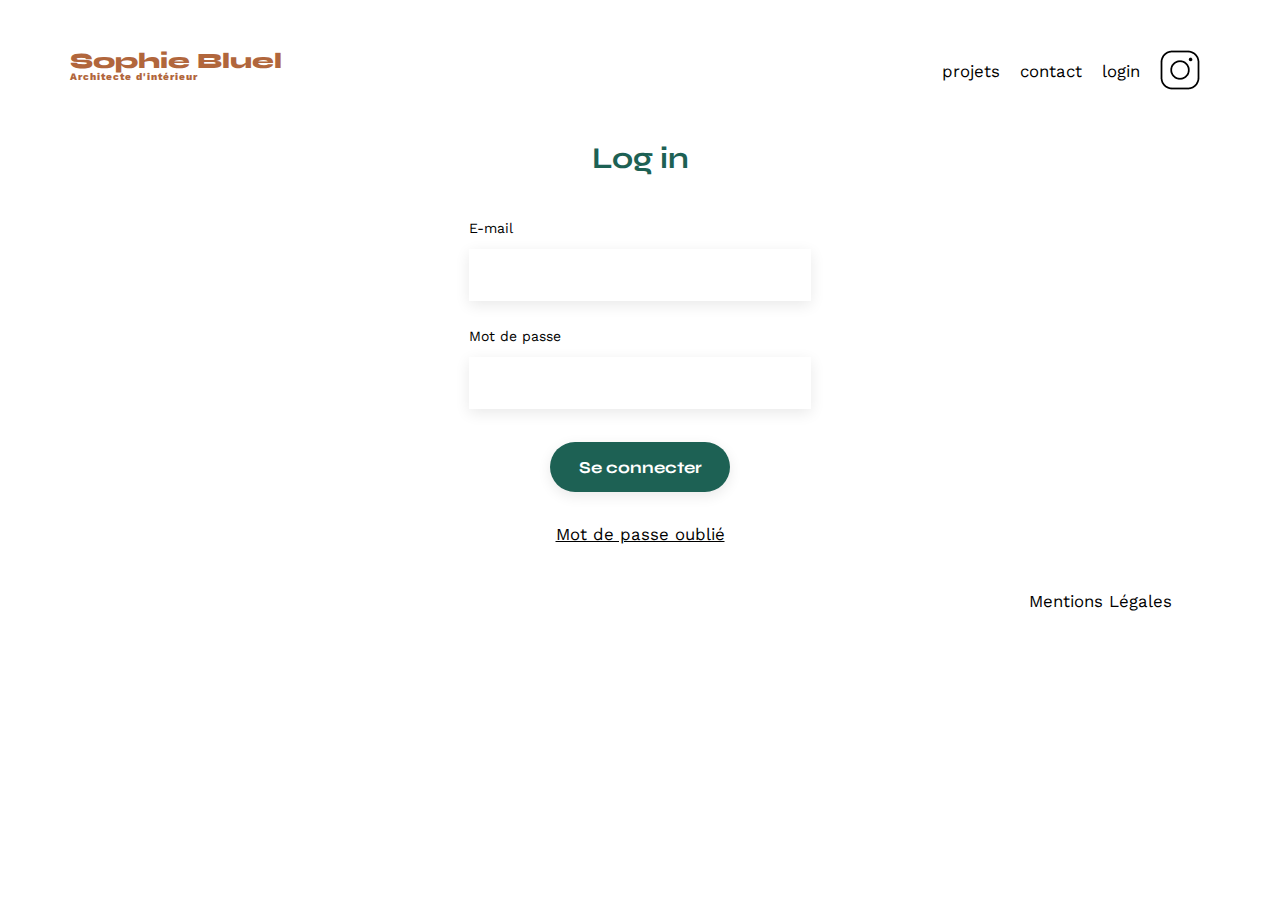
==== FrontEnd/login_page.html @ 14a8f77d "integration etape 2.13" ====
<!DOCTYPE html>
<html lang="fr">
<head>
	<meta charset="UTF-8">
	<title>Sophie Bluel - Architecte d'intérieur</title>
	<meta name="viewport" content="width=device-width, initial-scale=1.0">
	<link rel="preconnect" href="https://fonts.googleapis.com">
	<link rel="preconnect" href="https://fonts.gstatic.com" crossorigin>
	<link href="https://fonts.googleapis.com/css2?family=Syne:wght@700;800&family=Work+Sans&display=swap" rel="stylesheet">
	<meta name="description" content="">
	<link rel="stylesheet" href="./assets/style.css">
	<script src="./assets/script.js" defer></script>
</head>
<body>
<header>
	<h1>Sophie Bluel <span>Architecte d'intérieur</span></h1>
	<nav>
		<ul>
			<li>projets</li>
			<li>contact</li>
			<li>login</li>
			<li><img src="./assets/icons/instagram.png" alt="Instagram"></li>
		</ul>
	</nav>
</header>
<main>
    <section id="login">
        <form action="#">
            <h2>Log in </h2>
            <label for="email">E-mail</label>
            <input type="email" placeholder="">
            <label for="password">Mot de passe</label>
            <input  type="password" placeholder="">
            <input type="submit" value="Se connecter">
            <p class="forgot_password">Mot de passe oublié</p>
        </form>
    </section>
    
</main>

<footer>
	<nav>
		<ul>
			<li>Mentions Légales</li>
		</ul>
	</nav>
</footer>
</body>
</html>
---- FrontEnd/assets/style.css ----
/* http://meyerweb.com/eric/tools/css/reset/
   v2.0 | 20110126
   License: none (public domain)
*/

html, body, div, span, applet, object, iframe,
h1, h2, h3, h4, h5, h6, p, blockquote, pre,
a, abbr, acronym, address, big, cite, code,
del, dfn, em, img, ins, kbd, q, s, samp,
small, strike, strong, sub, sup, tt, var,
b, u, i, center,
dl, dt, dd, ol, ul, li,
fieldset, form, label, legend,
table, caption, tbody, tfoot, thead, tr, th, td,
article, aside, canvas, details, embed,
figure, figcaption, footer, header, hgroup,
menu, nav, output, ruby, section, summary,
time, mark, audio, video {
	margin: 0;
	padding: 0;
	border: 0;
	font-size: 100%;
	font: inherit;
	vertical-align: baseline;
}
/* HTML5 display-role reset for older browsers */
article, aside, details, figcaption, figure,
footer, header, hgroup, menu, nav, section {
	display: block;
}
body {
	line-height: 1;
}
ol, ul {
	list-style: none;
}
blockquote, q {
	quotes: none;
}
blockquote:before, blockquote:after,
q:before, q:after {
	content: '';
	content: none;
}
table {
	border-collapse: collapse;
	border-spacing: 0;
}
/** end reset css**/
body {
	max-width: 1140px;
	margin:auto;
	font-family: 'Work Sans' ;
	font-size: 14px;
	
}
header {
	display: flex;
	justify-content: space-between;
	margin: 50px 0
}
section {
	margin: 50px 0
}

h1{
	display: flex;
	flex-direction: column;
	font-family: 'Syne';
	font-size: 22px;
	font-weight: 800;
	color: #B1663C
}

h1 > span {
	font-family: 'Work Sans';
	font-size:10px;
	letter-spacing: 0.1em;
;
}

h2{
	font-family: 'Syne';
	font-weight: 700;
	font-size: 30px;
	color: #1D6154
}
nav ul {
	display: flex;
	align-items: center;
	list-style-type: none;

}
nav li {
	padding: 0 10px;
	font-size: 1.2em;
}

li:hover {
	color: #B1663C;
}
#introduction {
	display: flex;
	align-items: center;
}
#introduction figure {
	flex: 1
}
#introduction img {
	display: block;
	margin: auto;
	width: 80%;
}

#introduction article {
	flex: 1
}
#introduction h2 {
	margin-bottom: 1em;
}

#introduction p {
	margin-bottom: 0.5em;
}

.menu-categories {
	font-family: 'Syne';
	font-weight: 700;
	font-size: 10px;
	color: #1D6154;
	line-height: 19px;
	text-align: center;
	display: flex;
	justify-content: center;
	align-items: center;
	padding-bottom: 40px;
}

.menu-categories li {
	display: flex;
	margin-right: 15px;
	border:solid 1px #1D6154;
	border-radius: 20px;
	color:#1D6154 ;
	cursor: pointer;
}

.category_active {
	background-color: #1D6154;
	color: #fff !important;
}


#portfolio h2 {
	text-align: center;
	margin-bottom: 1em;
}
.gallery {
	width: 100%;
	display: grid;
	grid-template-columns: 1fr 1fr 1fr;
	grid-column-gap: 20px;
	grid-row-gap: 20px;
}

.gallery img {
	width: 100%;

}
#contact {
	width: 50%;
margin: auto;
}
#contact > * {
	text-align: center;

}
#contact h2{
	margin-bottom: 20px;
}
#contact form {
	text-align: left;
	margin-top:30px;
	display: flex;
	flex-direction: column;
}

#contact input {
	height: 50px;
	font-size: 1.2em;
	border: none;
	box-shadow: 0px 4px 14px rgba(0, 0, 0, 0.09);
}
#contact label {
	margin: 2em 0 1em 0;
}
#contact textarea {
	border: none;
	box-shadow: 0px 4px 14px rgba(0, 0, 0, 0.09);
}

input[type="submit"]{
	font-family: 'Syne';
	font-weight: 700;
	color: white;
	background-color: #1D6154;
	margin : 2em auto ;
	width: 180px;
	text-align: center;
	border-radius: 60px ;
}

footer nav ul {
	display: flex;
	justify-content: flex-end;
	margin: 2em
}

a {
	text-decoration: none;
	color: #000;
}

a:hover{
	color: #B1663C;
}
/******** log in *****/



#login > * {
	margin: auto;

}
#login h2{
	margin-bottom: 20px;
	text-align: center;
}
#login form {
	text-align: left;
	margin-top:30px;
	display: flex;
	flex-direction: column;
	width: 30%;
}

#login input {
	height: 50px;
	font-size: 1.2em;
	border: none;
	box-shadow: 0px 4px 14px rgba(0, 0, 0, 0.09);
}
#login label {
	margin: 2em 0 1em 0;
}
#login textarea {
	border: none;
	box-shadow: 0px 4px 14px rgba(0, 0, 0, 0.09);
}

#login p {
	font-size: 1.2em;
	text-decoration: underline;
	text-align: center;
}
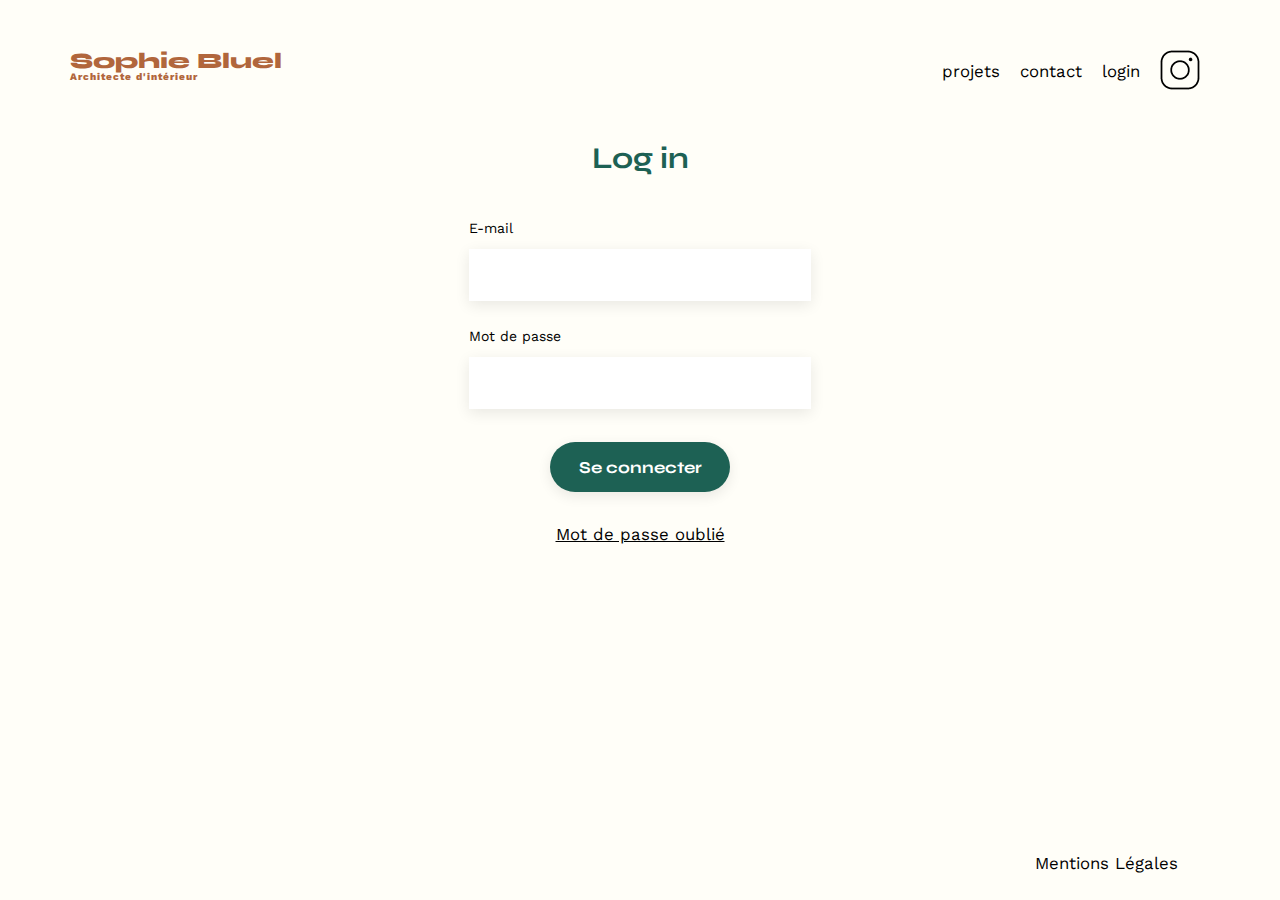
==== commit 68343a37: "integration modal vue galerie" ====
--- a/FrontEnd/login_page.html
+++ b/FrontEnd/login_page.html
@@ -9,7 +9,8 @@
 	<link href="https://fonts.googleapis.com/css2?family=Syne:wght@700;800&family=Work+Sans&display=swap" rel="stylesheet">
 	<meta name="description" content="">
 	<link rel="stylesheet" href="./assets/style.css">
-	<script src="./assets/script.js" defer></script>
+	<script src="./assets/login.js" defer></script>
+	<script src="./assets/common.js" defer></script>
 </head>
 <body>
 <header>
@@ -18,7 +19,8 @@
 		<ul>
 			<li>projets</li>
 			<li>contact</li>
-			<li>login</li>
+			<li id="login">login</li>
+			<li id="logout" class="hidden">logout</li>
 			<li><img src="./assets/icons/instagram.png" alt="Instagram"></li>
 		</ul>
 	</nav>
@@ -27,18 +29,18 @@
     <section id="login">
         <form action="#">
             <h2>Log in </h2>
+			<span class="hidden login_error">Erreur dans l’identifiant ou le mot de passe</span>
             <label for="email">E-mail</label>
-            <input type="email" placeholder="">
+            <input id="email" type="email" placeholder="">
             <label for="password">Mot de passe</label>
-            <input  type="password" placeholder="">
+            <input id="password" type="password" placeholder="">
             <input type="submit" value="Se connecter">
             <p class="forgot_password">Mot de passe oublié</p>
         </form>
     </section>
     
 </main>
-
-<footer>
+<footer class="footer_login_page">
 	<nav>
 		<ul>
 			<li>Mentions Légales</li>
--- a/FrontEnd/assets/style.css
+++ b/FrontEnd/assets/style.css
@@ -52,6 +52,7 @@
 	margin:auto;
 	font-family: 'Work Sans' ;
 	font-size: 14px;
+	background-color: #FFFEF8;
 	
 }
 header {
@@ -99,6 +100,10 @@
 li:hover {
 	color: #B1663C;
 }
+
+.hidden {
+	display: none;
+}
 #introduction {
 	display: flex;
 	align-items: center;
@@ -121,6 +126,16 @@
 
 #introduction p {
 	margin-bottom: 0.5em;
+}
+
+.modify {
+	display: flex;
+    justify-content: center;
+    gap: 10px;
+}
+#modify_button {
+	margin-top: 10px;
+	cursor: pointer;
 }
 
 .menu-categories {
@@ -169,8 +184,9 @@
 }
 #contact {
 	width: 50%;
-margin: auto;
-}
+	margin: auto;
+}
+
 #contact > * {
 	text-align: center;
 
@@ -216,15 +232,7 @@
 	margin: 2em
 }
 
-a {
-	text-decoration: none;
-	color: #000;
-}
-
-a:hover{
-	color: #B1663C;
-}
-/******** log in *****/
+/******** log in page *****/
 
 
 
@@ -262,4 +270,161 @@
 	font-size: 1.2em;
 	text-decoration: underline;
 	text-align: center;
+}
+
+.login_error {
+	text-align: center;
+	color: red;
+}
+
+.footer_login_page{
+	position: absolute;
+	right: 5%;
+	bottom: 0;
+}
+
+a {
+	text-decoration: none;
+	color: #000;
+}
+
+a:hover{
+	color: #B1663C;
+}
+
+/**** my modal ***/
+
+.modal {
+	display:none;
+	position: fixed; 
+	z-index: 1; 
+	left: 0;
+	top: 0;
+	width: 100%; 
+	height: 100%; 
+	background-color: rgb(0,0,0); 
+	background-color: rgba(0,0,0,0.4);
+}
+.modal-wrapper {
+	background-color: #fefefe;
+	margin: auto;
+	padding: 20px;
+	border: 1px solid #fff  ;
+	border-radius: 5px;
+	width: 500px;
+}
+
+.modal_header {
+	display: flex;
+	justify-content: flex-end;
+}
+
+.action_modal {
+	color: #000;
+	text-decoration: none;
+	cursor: pointer;
+	float: right;
+	font-size: 25px;
+	font-weight: bold;
+}
+
+.picture_gallery {
+	color: #000;
+	font-size: 18px;
+	text-align: center;
+	padding-top: -3%;
+}
+
+.add_picture {
+	font-family: 'Syne';
+	font-size: 10px;
+	color: #fff;
+	background-color: #1D6154;
+	margin : 2em auto ;
+	width: 40%;
+	height: 35px;
+	text-align: center;
+	border:solid 1px #1D6154;
+	border-radius: 20px;
+	
+}
+
+.add_picture_form {
+
+}
+
+.valid_button {
+	font-family: 'Syne';
+	font-size: 10px;
+	color: #fff;
+	background-color: #B3B3B3;
+	margin : 2em auto ;
+	width: 40%;
+	height: 35px;
+	text-align: center;
+	border:solid 1px #B3B3B3;
+	border-radius: 20px;
+}
+button {
+	display: flex;
+	justify-content: center;
+	align-items: center;
+}
+
+hr {
+	color: #B3B3B3;
+}
+
+
+.modal #list-gallery-page .edit-list-image {
+	display: flex;
+	flex-direction: row;
+	flex-wrap: wrap;
+	gap: 5px;
+	padding: 40px 0px 40px 0px;
+}
+
+.image_to_edit {
+	width: 80px;
+}
+
+.image_container {
+	position: relative;
+}
+
+.icon_delete_image {
+	position: absolute;
+    top: 5px;
+    right: 5px;
+    background-color: #000;
+    width: 25px;
+    height: 25px;
+    z-index: 99999;
+    border-radius: 3px;
+	cursor: pointer;
+}
+
+.icon_delete_image .fa-trash-can {
+	color:#fff; 
+	position: absolute; 
+	top: 5px;
+	right: 6px;
+}
+
+#list-gallery-page {
+	padding: 0px 40px 0px 40px;
+}
+
+
+.add_picture_form {
+	width: 80%;
+	height: 35px;
+	font-size: 1.2em;
+	border: none;
+	box-shadow: 0px 4px 14px rgba(0, 0, 0, 0.09);
+}
+
+
+.fa-image {
+	color: #b9babb;
 }